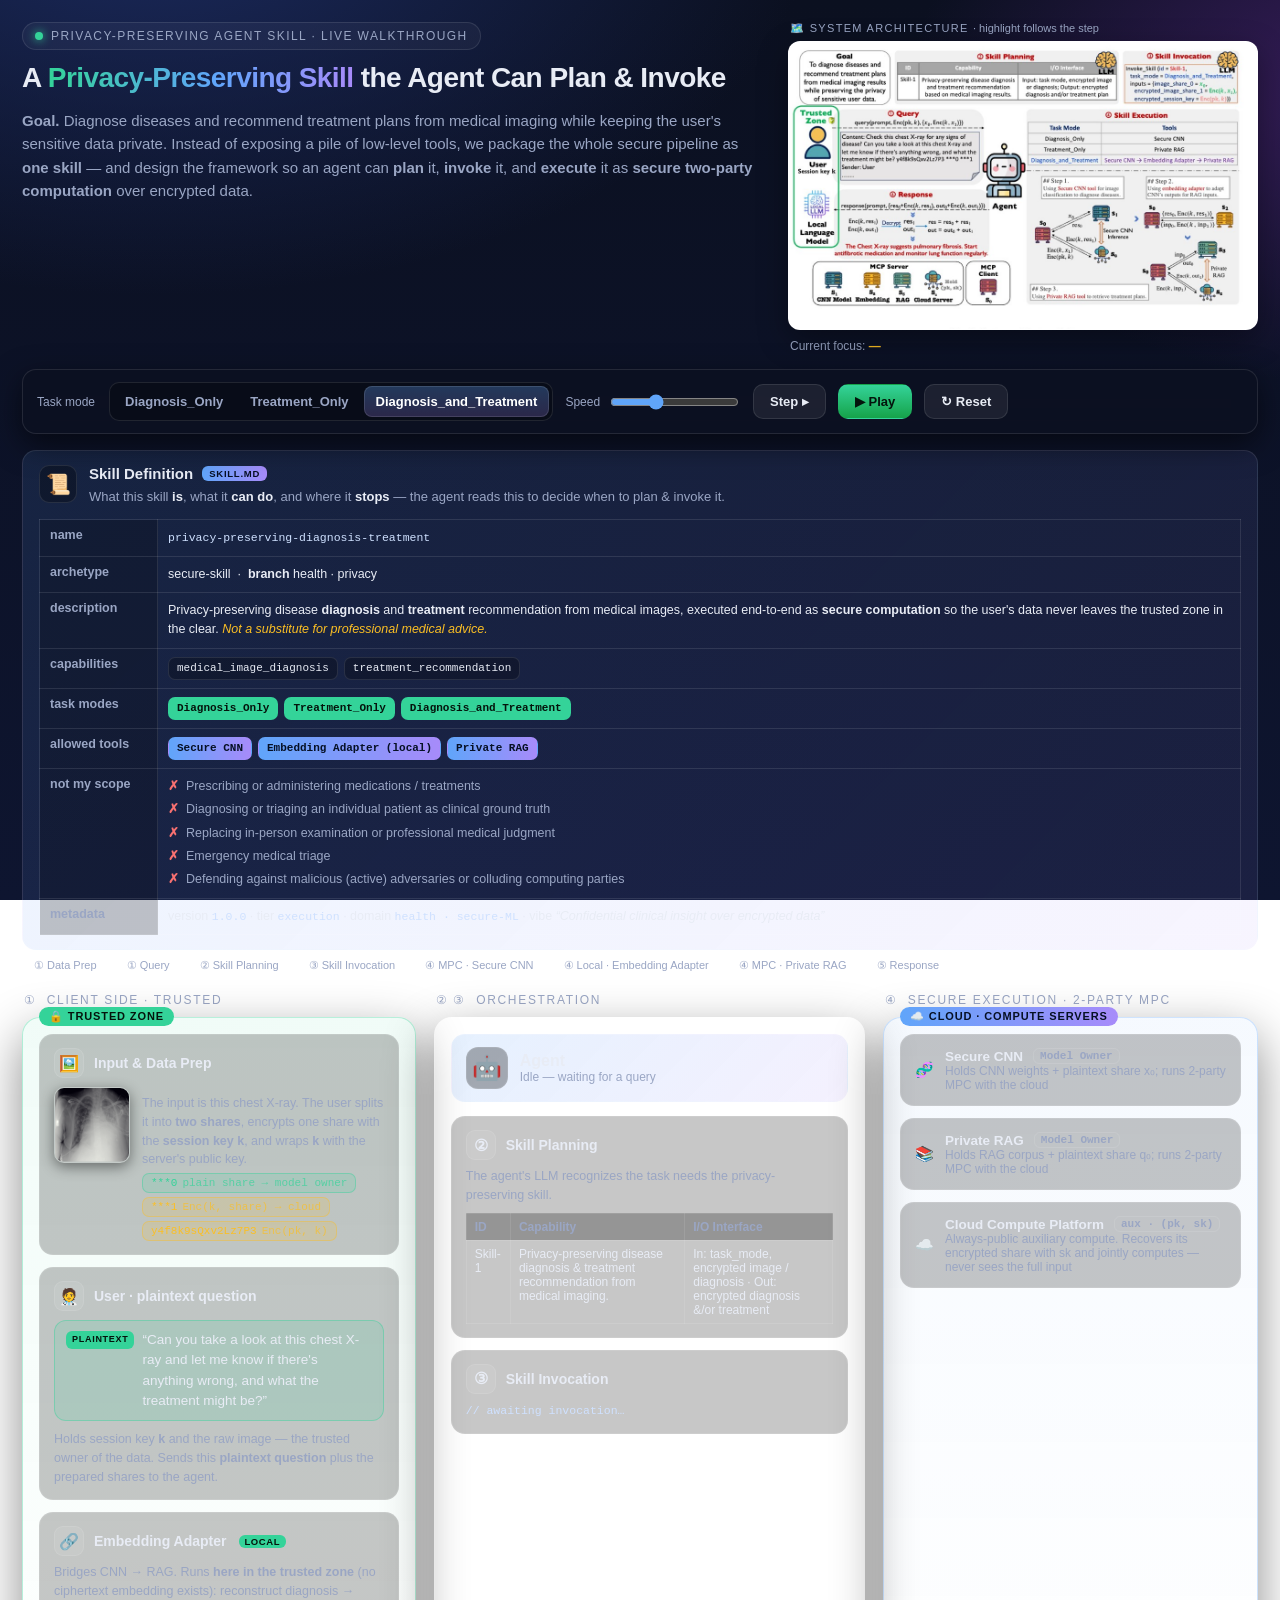
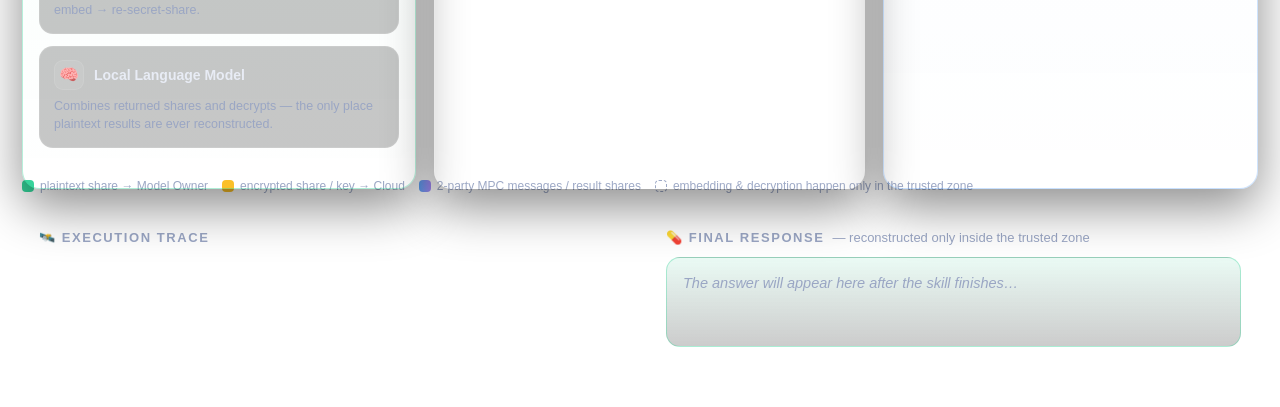
==== static/index.html @ a3170f96 "Deploy privacy-preserving skill web demo" ====
<!DOCTYPE html>
<html lang="en">
<head>
<meta charset="UTF-8" />
<meta name="viewport" content="width=device-width, initial-scale=1.0" />
<title>Privacy-Preserving Skill · Agent Demo</title>
<style>
  :root {
    --bg: #0b1020;
    --bg2: #0e1530;
    --panel: rgba(255, 255, 255, 0.04);
    --panel-strong: rgba(255, 255, 255, 0.07);
    --border: rgba(255, 255, 255, 0.10);
    --text: #e8ecf5;
    --muted: #9aa6c4;
    --green: #34d399;
    --green-soft: rgba(52, 211, 153, 0.14);
    --blue: #60a5fa;
    --violet: #a78bfa;
    --gold: #fbbf24;
    --gold-soft: rgba(251, 191, 36, 0.15);
    --pink: #f472b6;
    --shadow: 0 18px 50px rgba(0, 0, 0, 0.45);
    --mono: "SF Mono", "JetBrains Mono", "Fira Code", ui-monospace, Menlo, Consolas, monospace;
  }
  * { box-sizing: border-box; }
  html, body { height: 100%; }
  body {
    margin: 0;
    font-family: -apple-system, BlinkMacSystemFont, "Segoe UI", Roboto, "Helvetica Neue", Arial, sans-serif;
    color: var(--text);
    background:
      radial-gradient(1200px 700px at 12% -10%, #1b2a5e 0%, transparent 55%),
      radial-gradient(1000px 600px at 110% 10%, #3a1d5e 0%, transparent 50%),
      linear-gradient(180deg, var(--bg) 0%, var(--bg2) 100%);
    background-attachment: fixed;
    min-height: 100vh;
  }
  .wrap { max-width: 1280px; margin: 0 auto; padding: 22px 22px 40px; }

  header.hero { margin-bottom: 18px; }
  .badge {
    display: inline-flex; align-items: center; gap: 8px;
    font-size: 12px; letter-spacing: .12em; text-transform: uppercase;
    color: var(--muted); border: 1px solid var(--border);
    background: var(--panel); padding: 6px 12px; border-radius: 999px;
  }
  .badge .dot { width: 8px; height: 8px; border-radius: 50%; background: var(--green); box-shadow: 0 0 10px var(--green); }
  h1 { font-size: 28px; margin: 12px 0 6px; letter-spacing: -.02em; }
  h1 .grad {
    background: linear-gradient(90deg, var(--green), var(--blue) 55%, var(--violet));
    -webkit-background-clip: text; background-clip: text; -webkit-text-fill-color: transparent;
  }
  .goal { color: var(--muted); font-size: 15px; max-width: 820px; line-height: 1.55; }

  .controls {
    display: flex; flex-direction: column; gap: 10px;
    margin: 16px 0 0; padding: 12px 14px;
    background: rgba(12, 17, 33, 0.92); border: 1px solid var(--border); border-radius: 14px;
    position: sticky; top: 10px; z-index: 50;
    backdrop-filter: blur(10px);
    box-shadow: 0 10px 30px rgba(0,0,0,.55);
  }
  .ctl-row { display: flex; flex-wrap: wrap; align-items: center; gap: 12px; }
  .seg { display: inline-flex; background: rgba(0,0,0,.25); border: 1px solid var(--border); border-radius: 10px; padding: 3px; gap: 3px; }
  .seg button {
    border: 0; background: transparent; color: var(--muted); cursor: pointer;
    padding: 8px 12px; border-radius: 8px; font-size: 13px; font-weight: 600; transition: .18s;
  }
  .seg button:hover { color: var(--text); }
  .seg button.active { background: linear-gradient(180deg, rgba(96,165,250,.30), rgba(167,139,250,.22)); color: #fff; box-shadow: inset 0 0 0 1px rgba(255,255,255,.12); }
  .ctl-label { font-size: 12px; color: var(--muted); margin-right: 2px; }
  .spacer { flex: 1; }
  .btn {
    border: 1px solid var(--border); background: var(--panel-strong); color: var(--text);
    padding: 9px 16px; border-radius: 10px; cursor: pointer; font-size: 13px; font-weight: 600;
    display: inline-flex; align-items: center; gap: 8px; transition: .18s;
  }
  .btn:hover { border-color: rgba(255,255,255,.25); transform: translateY(-1px); }
  .btn.primary { background: linear-gradient(180deg, var(--green), #16a34a); color: #04140c; border-color: transparent; }
  .btn:disabled { opacity: .45; cursor: not-allowed; transform: none; }
  .speed { display: inline-flex; align-items: center; gap: 8px; font-size: 12px; color: var(--muted); }
  .speed input { accent-color: var(--blue); }

  .stage { position: relative; }
  .grid {
    display: grid;
    grid-template-columns: 1.05fr 1.15fr 1fr;
    gap: 18px;
    align-items: stretch;
  }
  .col-title {
    display: flex; align-items: center; gap: 8px;
    font-size: 12px; text-transform: uppercase; letter-spacing: .14em; color: var(--muted);
    margin: 0 0 10px 2px;
  }

  .zone {
    border-radius: 18px; padding: 16px; height: 100%;
    background: var(--panel); border: 1px solid var(--border); box-shadow: var(--shadow);
    position: relative;
  }
  .zone.trusted { border-color: rgba(52,211,153,.35); background: linear-gradient(180deg, rgba(52,211,153,.07), rgba(255,255,255,.02)); }
  .zone.cloud { border-color: rgba(96,165,250,.30); background: linear-gradient(180deg, rgba(96,165,250,.06), rgba(255,255,255,.02)); }
  .zone-tag {
    position: absolute; top: -11px; left: 16px; font-size: 11px; font-weight: 700; letter-spacing: .08em;
    padding: 3px 10px; border-radius: 999px; text-transform: uppercase;
  }
  .zone.trusted .zone-tag { background: var(--green); color: #04140c; }
  .zone.cloud .zone-tag { background: linear-gradient(90deg, var(--blue), var(--violet)); color: #061024; }

  .card {
    background: rgba(0,0,0,.22); border: 1px solid var(--border); border-radius: 14px;
    padding: 13px 14px; margin-bottom: 12px; transition: .25s; position: relative;
  }
  .card:last-child { margin-bottom: 0; }
  .card.hidden { display: none; }
  .card .ct { display: flex; align-items: center; gap: 10px; font-weight: 700; font-size: 14px; }
  .card .ct .ic { width: 30px; height: 30px; flex: none; border-radius: 9px; display: grid; place-items: center; font-size: 16px; background: var(--panel-strong); border: 1px solid var(--border); }
  .card .sub { color: var(--muted); font-size: 12.5px; margin-top: 7px; line-height: 1.5; }
  .card.node { display: flex; flex-direction: column; }

  .card.active {
    border-color: var(--gold); box-shadow: 0 0 0 1px var(--gold), 0 10px 30px rgba(251,191,36,.18);
    background: linear-gradient(180deg, var(--gold-soft), rgba(0,0,0,.2));
    transform: translateY(-2px);
  }
  .card.active .ic { background: var(--gold); color: #1a1304; border-color: transparent; }
  .card.done { border-color: rgba(52,211,153,.45); }
  .card.done .ct .check { display: inline; margin-left: auto; color: var(--green); font-weight: 800; }
  .ct .check { display: none; }
  .card.dim { opacity: .45; }

  .unused { color: var(--muted); font-style: italic; opacity: .9; }
  .localbadge {
    font-size: 9.5px; font-weight: 800; letter-spacing: .06em; text-transform: uppercase;
    color: #04140c; background: var(--green); border-radius: 6px; padding: 1px 6px; margin-left: 2px;
  }

  .chip {
    display: inline-flex; align-items: center; gap: 5px; font-family: var(--mono);
    font-size: 11px; padding: 3px 8px; border-radius: 7px; border: 1px solid var(--border);
    background: rgba(0,0,0,.3); color: var(--muted); margin: 4px 6px 0 0;
  }
  .chip.lock { color: var(--gold); border-color: rgba(251,191,36,.4); background: var(--gold-soft); }
  .chip.plain { color: var(--green); border-color: rgba(52,211,153,.4); background: var(--green-soft); }
  .chip .k { opacity: .7; }

  .agent-head {
    display: flex; align-items: center; gap: 12px; margin-bottom: 14px;
    padding: 12px 14px; border-radius: 14px;
    background: linear-gradient(135deg, rgba(96,165,250,.16), rgba(167,139,250,.12));
    border: 1px solid var(--border);
  }
  .agent-head .robot { width: 42px; height: 42px; border-radius: 12px; display: grid; place-items: center; font-size: 24px; background: rgba(0,0,0,.3); border: 1px solid var(--border); }
  .agent-head .t { font-weight: 800; font-size: 16px; }
  .agent-head .s { color: var(--muted); font-size: 12px; }
  .agent-head.thinking { animation: pulseGlow 1.1s ease-in-out infinite; }
  @keyframes pulseGlow {
    0%,100% { box-shadow: 0 0 0 1px rgba(167,139,250,.2); }
    50% { box-shadow: 0 0 0 1px rgba(167,139,250,.7), 0 0 26px rgba(167,139,250,.35); }
  }

  .skill-table { width: 100%; border-collapse: collapse; font-size: 12px; margin-top: 8px; }
  .skill-table th, .skill-table td { text-align: left; padding: 6px 8px; border: 1px solid var(--border); vertical-align: top; }
  .skill-table th { color: var(--muted); font-weight: 600; background: rgba(0,0,0,.25); }
  code.invoke { display: block; font-family: var(--mono); font-size: 11.5px; line-height: 1.6; color: #cfe1ff; white-space: pre-wrap; margin-top: 8px; }
  code.invoke .kw { color: var(--violet); }
  code.invoke .id { color: var(--gold); }
  code.invoke .en { color: var(--green); }

  .srv { display: flex; align-items: center; gap: 11px; }
  .srv .sid { font-family: var(--mono); font-size: 11px; color: var(--muted); border: 1px solid var(--border); border-radius: 6px; padding: 1px 6px; }
  .srv .role { color: var(--muted); font-size: 12px; }

  #fx { position: absolute; inset: 0; pointer-events: none; z-index: 40; overflow: visible; }
  .packet {
    position: absolute; transform: translate(-50%, -50%);
    font-family: var(--mono); font-size: 11px; font-weight: 700;
    padding: 5px 9px; border-radius: 9px; white-space: nowrap;
    border: 1px solid; box-shadow: 0 6px 18px rgba(0,0,0,.4);
    will-change: left, top; backdrop-filter: blur(2px);
  }
  .packet.enc { color: #1a1304; background: var(--gold); border-color: #f59e0b; }
  .packet.plain { color: #04140c; background: var(--green); border-color: #10b981; }
  .packet.result { color: #06121f; background: linear-gradient(90deg, var(--blue), var(--violet)); border-color: var(--violet); }

  .bottom { display: grid; grid-template-columns: 1fr 1fr; gap: 18px; margin-top: 20px; }
  .panel { background: var(--panel); border: 1px solid var(--border); border-radius: 16px; padding: 16px; }
  .panel h3 { margin: 0 0 12px; font-size: 13px; text-transform: uppercase; letter-spacing: .12em; color: var(--muted); display: flex; align-items: center; gap: 8px; }
  .trace { font-family: var(--mono); font-size: 12.5px; line-height: 1.65; max-height: 230px; overflow: auto; }
  .trace .line { padding: 5px 0; border-bottom: 1px dashed rgba(255,255,255,.06); display: flex; gap: 10px; opacity: 0; transform: translateY(4px); animation: rise .35s forwards; }
  @keyframes rise { to { opacity: 1; transform: none; } }
  .trace .ph { color: var(--violet); font-weight: 700; flex: none; }
  .trace .tx { color: var(--text); }
  .trace .muted { color: var(--muted); }

  .chatbubble {
    background: linear-gradient(180deg, rgba(52,211,153,.10), rgba(0,0,0,.2));
    border: 1px solid rgba(52,211,153,.35); border-radius: 14px; padding: 14px 16px;
    min-height: 90px; line-height: 1.6; font-size: 14.5px;
  }
  .chatbubble .who { font-size: 11px; text-transform: uppercase; letter-spacing: .1em; color: var(--green); margin-bottom: 8px; display: flex; align-items: center; gap: 8px; }
  .chatbubble .empty { color: var(--muted); font-style: italic; }
  .diag { color: var(--blue); font-weight: 700; }
  .rx { color: var(--gold); font-weight: 700; }
  .cursor-blink { display: inline-block; width: 8px; background: var(--green); margin-left: 2px; animation: blink 1s steps(2) infinite; }
  @keyframes blink { 50% { opacity: 0; } }

  .legend { display: flex; flex-wrap: wrap; gap: 14px; margin-top: 14px; font-size: 12px; color: var(--muted); }
  .legend span { display: inline-flex; align-items: center; gap: 6px; }
  .legend i { width: 12px; height: 12px; border-radius: 4px; display: inline-block; }

  /* skill definition card */
  .skillcard {
    margin-top: 16px; padding: 14px 16px; border-radius: 14px;
    background: linear-gradient(135deg, rgba(96,165,250,.12), rgba(167,139,250,.09));
    border: 1px solid var(--border);
  }
  .skillhead { display: flex; gap: 12px; align-items: flex-start; }
  .skillhead .ic { width: 38px; height: 38px; flex: none; border-radius: 10px; display: grid; place-items: center; font-size: 20px; background: rgba(0,0,0,.3); border: 1px solid var(--border); }
  .skname { font-weight: 800; font-size: 15px; display: flex; align-items: center; gap: 9px; flex-wrap: wrap; }
  .skname .tag { font-size: 9.5px; font-weight: 800; letter-spacing: .08em; text-transform: uppercase; color: #061024; background: linear-gradient(90deg, var(--blue), var(--violet)); padding: 2px 7px; border-radius: 6px; }
  .skdesc { color: var(--muted); font-size: 13px; line-height: 1.55; margin-top: 5px; }
  .skdesc b { color: var(--text); }
  .skmeta { margin-top: 11px; display: grid; gap: 6px; font-size: 12.5px; color: var(--muted); line-height: 1.5; }
  .skmeta b { color: var(--text); }
  .skmeta code { font-family: var(--mono); font-size: 11.5px; color: #cfe1ff; background: rgba(0,0,0,.28); border: 1px solid var(--border); border-radius: 5px; padding: 1px 5px; }

  .skilltable { width: 100%; border-collapse: collapse; margin-top: 12px; font-size: 12.5px; }
  .skilltable th { text-align: left; vertical-align: top; white-space: nowrap; width: 118px; color: var(--muted); font-weight: 700; background: rgba(0,0,0,.22); border: 1px solid var(--border); padding: 8px 10px; }
  .skilltable td { vertical-align: top; border: 1px solid var(--border); padding: 8px 10px; line-height: 1.55; color: var(--text); }
  .skilltable td code { font-family: var(--mono); font-size: 11.5px; color: #cfe1ff; }
  .skilltable td b { color: var(--text); }
  .skilltable td em { color: var(--gold); font-style: italic; }
  .skchips { display: flex; flex-wrap: wrap; gap: 6px; }
  .skchip { font-family: var(--mono); font-size: 11px; padding: 2px 8px; border-radius: 7px; border: 1px solid var(--border); background: rgba(0,0,0,.28); color: var(--text); }
  .skchip.mode { color: #04140c; background: var(--green); border-color: transparent; font-weight: 700; }
  .skchip.tool { color: #061024; background: linear-gradient(90deg, var(--blue), var(--violet)); border-color: transparent; font-weight: 700; }
  .skscope { margin: 0; padding-left: 0; list-style: none; display: grid; gap: 4px; }
  .skscope li { color: var(--muted); }
  .skscope li::before { content: "✗"; color: #f87171; font-weight: 800; margin-right: 7px; }

  .stepbar { display: flex; gap: 6px; margin: 4px 0 16px; flex-wrap: wrap; }
  .pip { font-size: 11px; color: var(--muted); border: 1px solid var(--border); border-radius: 999px; padding: 4px 11px; background: var(--panel); transition: .2s; }
  .pip.active { color: #fff; border-color: var(--gold); background: var(--gold-soft); }
  .pip.done { color: var(--green); border-color: rgba(52,211,153,.4); }

  /* concrete data-preparation card */
  .prep { display: flex; gap: 12px; align-items: flex-start; margin-top: 9px; }
  .prep .cxr { width: 76px; height: 76px; flex: none; border-radius: 10px; object-fit: cover; border: 1px solid var(--border); box-shadow: 0 4px 14px rgba(0,0,0,.45); }
  .prep .prepflow { flex: 1; min-width: 0; }
  .chip.plain .k, .chip.lock .k { font-weight: 400; }

  /* user's plaintext question bubble */
  .qbubble {
    display: flex; align-items: flex-start; gap: 8px; margin: 9px 0 2px;
    background: var(--green-soft); border: 1px solid rgba(52,211,153,.40);
    border-radius: 12px; padding: 9px 11px; font-size: 13.5px; line-height: 1.5; color: var(--text);
  }
  .qlabel {
    flex: none; font-size: 9px; font-weight: 800; letter-spacing: .08em; text-transform: uppercase;
    color: #04140c; background: var(--green); border-radius: 6px; padding: 2px 6px; margin-top: 1px;
  }

  /* top bar: hero on the left, architecture figure in the top-right corner */
  .topbar { display: flex; align-items: flex-start; gap: 24px; }
  .topbar .hero { flex: 1 1 auto; min-width: 0; margin-bottom: 0; }
  .archpanel { flex: 0 0 470px; width: 470px; }
  .arch-title { font-size: 11px; text-transform: uppercase; letter-spacing: .12em; color: var(--muted); margin: 0 0 6px 2px; }
  .arch-title span { text-transform: none; letter-spacing: 0; }
  .archframe {
    position: relative; line-height: 0; border-radius: 12px; overflow: hidden;
    background: #fff; border: 1px solid var(--border); box-shadow: 0 10px 30px rgba(0,0,0,.35);
  }
  .archframe img { width: 100%; height: auto; display: block; }
  .arch-spot {
    position: absolute; border: 2.5px solid var(--gold); border-radius: 8px;
    box-shadow: 0 0 0 3000px rgba(4,7,18,.55), 0 0 16px 3px rgba(251,191,36,.6);
    transition: left .55s cubic-bezier(.45,.05,.25,1), top .55s cubic-bezier(.45,.05,.25,1),
                width .55s cubic-bezier(.45,.05,.25,1), height .55s cubic-bezier(.45,.05,.25,1),
                opacity .35s ease;
    opacity: 0; pointer-events: none; z-index: 5;
  }
  .arch-spot.show { opacity: 1; }
  .arch-cap { margin: 9px 2px 0; font-size: 12px; color: var(--muted); }
  .arch-cap b { color: var(--gold); }

  @media (max-width: 1100px) {
    .topbar { flex-direction: column; gap: 14px; }
    .archpanel { flex: none; width: 100%; max-width: 720px; }
  }
  @media (max-width: 980px) {
    .grid { grid-template-columns: 1fr; }
    .bottom { grid-template-columns: 1fr; }
    #fx { display: none; }
    .arch-spot { transition: opacity .3s ease; }
  }
</style>
</head>
<body>
<div class="wrap">
  <div class="topbar">
    <header class="hero">
      <span class="badge"><span class="dot"></span> Privacy-Preserving Agent Skill · Live Walkthrough</span>
      <h1>A <span class="grad">Privacy-Preserving Skill</span> the Agent Can Plan &amp; Invoke</h1>
      <p class="goal">
        <b>Goal.</b> Diagnose diseases and recommend treatment plans from medical imaging while keeping the
        user's sensitive data private. Instead of exposing a pile of low-level tools, we package the whole
        secure pipeline as <b>one skill</b> — and design the framework so an agent can <b>plan</b> it,
        <b>invoke</b> it, and <b>execute</b> it as <b>secure two-party computation</b> over encrypted data.
      </p>
    </header>
    <div class="archpanel">
      <div class="arch-title">🗺️ System Architecture <span>· highlight follows the step</span></div>
      <div class="archframe">
        <img src="architecture.png" alt="System architecture (Fig. 1)" />
        <div class="arch-spot" id="archSpot"></div>
      </div>
      <div class="arch-cap">Current focus: <b id="archCap">—</b></div>
    </div>
  </div>

  <div class="controls" id="controls">
    <div class="ctl-row">
      <span class="ctl-label">Task mode</span>
      <div class="seg" id="modeSeg">
        <button data-mode="Diagnosis_Only">Diagnosis_Only</button>
        <button data-mode="Treatment_Only">Treatment_Only</button>
        <button data-mode="Diagnosis_and_Treatment" class="active">Diagnosis_and_Treatment</button>
      </div>
      <div class="speed">Speed
        <input id="speed" type="range" min="0.5" max="2" step="0.25" value="1" />
      </div>
      <button class="btn" id="stepBtn">Step ▸</button>
      <button class="btn primary" id="playBtn">▶ Play</button>
      <button class="btn" id="resetBtn">↻ Reset</button>
    </div>
  </div>

  <div class="skillcard">
    <div class="skillhead">
      <span class="ic">📜</span>
      <div>
        <div class="skname">Skill Definition <span class="tag">SKILL.md</span></div>
        <div class="skdesc">What this skill <b>is</b>, what it <b>can do</b>, and where it <b>stops</b> — the agent reads this to decide when to plan &amp; invoke it.</div>
      </div>
    </div>
    <table class="skilltable">
      <tr><th>name</th><td><code>privacy-preserving-diagnosis-treatment</code></td></tr>
      <tr><th>archetype</th><td>secure-skill &nbsp;·&nbsp; <b>branch</b> health · privacy</td></tr>
      <tr><th>description</th><td>Privacy-preserving disease <b>diagnosis</b> and <b>treatment</b> recommendation from medical images, executed end-to-end as <b>secure computation</b> so the user's data never leaves the trusted zone in the clear. <em>Not a substitute for professional medical advice.</em></td></tr>
      <tr><th>capabilities</th><td><div class="skchips">
        <span class="skchip">medical_image_diagnosis</span>
        <span class="skchip">treatment_recommendation</span>
      </div></td></tr>
      <tr><th>task modes</th><td><div class="skchips">
        <span class="skchip mode">Diagnosis_Only</span>
        <span class="skchip mode">Treatment_Only</span>
        <span class="skchip mode">Diagnosis_and_Treatment</span>
      </div></td></tr>
      <tr><th>allowed tools</th><td><div class="skchips">
        <span class="skchip tool">Secure CNN</span>
        <span class="skchip tool">Embedding Adapter (local)</span>
        <span class="skchip tool">Private RAG</span>
      </div></td></tr>
      <tr><th>not my scope</th><td><ul class="skscope">
        <li>Prescribing or administering medications / treatments</li>
        <li>Diagnosing or triaging an individual patient as clinical ground truth</li>
        <li>Replacing in-person examination or professional medical judgment</li>
        <li>Emergency medical triage</li>
        <li>Defending against malicious (active) adversaries or colluding computing parties</li>
      </ul></td></tr>
      <tr><th>metadata</th><td>version <code>1.0.0</code> · tier <code>execution</code> · domain <code>health · secure-ML</code> · vibe <i>“Confidential clinical insight over encrypted data”</i></td></tr>
    </table>
  </div>

  <div class="stepbar" id="stepbar"></div>

  <div class="stage">
    <div id="fx"></div>

    <div class="grid">
      <!-- TRUSTED ZONE -->
      <div>
        <div class="col-title">① &nbsp;Client Side · Trusted</div>
        <div class="zone trusted" id="zoneTrusted">
          <span class="zone-tag">🔒 Trusted Zone</span>
          <div class="card node" id="tzPrep">
            <div class="ct"><span class="ic">🖼️</span> Input &amp; Data Prep <span class="check">✓</span></div>
            <div class="prep">
              <img class="cxr" src="cxr.png" alt="input chest X-ray" />
              <div class="prepflow">
                <div class="sub">The input is this chest X-ray. The user splits it into <b>two shares</b>, encrypts one share with the <b>session key k</b>, and wraps <b>k</b> with the server's public key.</div>
                <div>
                  <span class="chip plain">***0 <span class="k">plain share → model owner</span></span>
                  <span class="chip lock">***1 <span class="k">Enc(k, share) → cloud</span></span>
                  <span class="chip lock">y4f8k9sQxv2Lz7P3 <span class="k">Enc(pk, k)</span></span>
                </div>
              </div>
            </div>
          </div>
          <div class="card node" id="tzUser">
            <div class="ct"><span class="ic">🧑‍⚕️</span> User · plaintext question <span class="check">✓</span></div>
            <div class="qbubble"><span class="qlabel">plaintext</span><span id="tzQueryText">“…”</span></div>
            <div class="sub">Holds session key <b>k</b> and the raw image — the trusted owner of the data. Sends this <b>plaintext question</b> plus the prepared shares to the agent.</div>
          </div>
          <div class="card node" id="tzEmbed">
            <div class="ct"><span class="ic">🔗</span> Embedding Adapter <span class="localbadge">local</span> <span class="check">✓</span></div>
            <div class="sub">Bridges CNN&nbsp;→&nbsp;RAG. Runs <b>here in the trusted zone</b> (no ciphertext embedding exists): reconstruct diagnosis → embed → re-secret-share.<em class="unused" id="tzEmbedUnused"> Not used in this mode.</em></div>
          </div>
          <div class="card node" id="tzLLM">
            <div class="ct"><span class="ic">🧠</span> Local Language Model <span class="check">✓</span></div>
            <div class="sub">Combines returned shares and decrypts — the only place plaintext results are ever reconstructed.</div>
          </div>
        </div>
      </div>

      <!-- AGENT -->
      <div>
        <div class="col-title">② ③ &nbsp;Orchestration</div>
        <div class="zone" id="zoneAgent">
          <div class="agent-head" id="agentHead">
            <span class="robot">🤖</span>
            <div>
              <div class="t">Agent</div>
              <div class="s" id="agentStatus">Idle — waiting for a query</div>
            </div>
          </div>

          <div class="card" id="cardPlan">
            <div class="ct"><span class="ic">②</span> Skill Planning <span class="check">✓</span></div>
            <div class="sub">The agent's LLM recognizes the task needs the privacy-preserving skill.</div>
            <table class="skill-table">
              <tr><th>ID</th><th>Capability</th><th>I/O Interface</th></tr>
              <tr>
                <td>Skill-1</td>
                <td>Privacy-preserving disease diagnosis &amp; treatment recommendation from medical imaging.</td>
                <td>In: task_mode, encrypted image / diagnosis &middot; Out: encrypted diagnosis &amp;/or treatment</td>
              </tr>
            </table>
          </div>

          <div class="card" id="cardInvoke">
            <div class="ct"><span class="ic">③</span> Skill Invocation <span class="check">✓</span></div>
            <code class="invoke" id="invokeCode"></code>
          </div>
        </div>
      </div>

      <!-- CLOUD / SERVERS -->
      <div>
        <div class="col-title">④ &nbsp;Secure Execution · 2-party MPC</div>
        <div class="zone cloud" id="zoneCloud">
          <span class="zone-tag">☁️ Cloud · Compute Servers</span>
          <div class="card node" id="srvCNN">
            <div class="srv"><span class="ic" style="font-size:15px">🧬</span>
              <div><div class="ct" style="font-size:13.5px">Secure CNN <span class="sid">Model Owner</span> <span class="check">✓</span></div>
              <div class="role">Holds CNN weights + plaintext share x₀; runs 2-party MPC with the cloud</div></div>
            </div>
          </div>
          <div class="card node" id="srvRAG">
            <div class="srv"><span class="ic" style="font-size:15px">📚</span>
              <div><div class="ct" style="font-size:13.5px">Private RAG <span class="sid">Model Owner</span> <span class="check">✓</span></div>
              <div class="role">Holds RAG corpus + plaintext share q₀; runs 2-party MPC with the cloud</div></div>
            </div>
          </div>
          <div class="card node" id="srvCloud">
            <div class="srv"><span class="ic" style="font-size:15px">☁️</span>
              <div><div class="ct" style="font-size:13.5px">Cloud Compute Platform <span class="sid">aux · (pk, sk)</span> <span class="check">✓</span></div>
              <div class="role">Always-public auxiliary compute. Recovers its encrypted share with sk and jointly computes — never sees the full input</div></div>
            </div>
          </div>
        </div>
      </div>
    </div>
  </div>

  <div class="legend">
    <span><i style="background:var(--green)"></i> plaintext share → Model Owner</span>
    <span><i style="background:var(--gold)"></i> encrypted share / key → Cloud</span>
    <span><i style="background:linear-gradient(90deg,var(--blue),var(--violet))"></i> 2-party MPC messages / result shares</span>
    <span><i style="background:transparent;border:1px dashed var(--muted)"></i> embedding &amp; decryption happen only in the trusted zone</span>
  </div>

  <div class="bottom">
    <div class="panel">
      <h3>🛰️ Execution Trace</h3>
      <div class="trace" id="trace"></div>
    </div>
    <div class="panel">
      <h3>💊 Final Response <span class="muted" style="font-weight:400;text-transform:none;letter-spacing:0;color:var(--muted)">— reconstructed only inside the trusted zone</span></h3>
      <div class="chatbubble" id="answer"><span class="empty">The answer will appear here after the skill finishes…</span></div>
    </div>
  </div>
</div>

<script>
(() => {
  "use strict";

  // ---------- concrete example data (shown flying between parties) ----------
  // Two secret shares of the chest X-ray (***0 plaintext, ***1 encrypted),
  // and the session key wrapped under the server public key.
  const DATA = { encKey: "y4f8k9sQxv2Lz7P3" };

  // ---------- scenario data ----------
  const SCENARIO = {
    Diagnosis_Only: {
      query: "“Check this chest X-ray for any signs of disease?”",
      pipeline: ["cnn"],
      needsEmbed: false,
      diagnosis: "Pulmonary fibrosis",
      diagScores: [["Pulmonary fibrosis", 0.87], ["Pneumonia", 0.07], ["Normal", 0.06]],
      treatment: null,
    },
    Treatment_Only: {
      query: "“The diagnosis is pulmonary fibrosis — what treatment do you recommend?”",
      pipeline: ["rag"],
      needsEmbed: false,
      diagnosis: "Pulmonary fibrosis (provided)",
      diagScores: null,
      treatment: "Start antifibrotic medication (e.g. pirfenidone or nintedanib) and monitor lung function regularly.",
    },
    Diagnosis_and_Treatment: {
      query: "“Can you take a look at this chest X-ray and let me know if there's anything wrong, and what the treatment might be?”",
      pipeline: ["cnn", "emb", "rag"],
      needsEmbed: true,
      diagnosis: "Pulmonary fibrosis",
      diagScores: [["Pulmonary fibrosis", 0.87], ["Pneumonia", 0.07], ["Normal", 0.06]],
      treatment: "Start antifibrotic medication (e.g. pirfenidone or nintedanib) and monitor lung function regularly.",
    },
  };

  // MPC tools = secure 2-party computation between a Model Owner and the Cloud.
  // Shares are shown as concrete masked tokens (***…) rather than abstract math.
  const MPC = {
    cnn: { node: "srvCNN", label: "Secure CNN", owner: "CNN Model Owner", arch: "cnn",
           inPlain: "***0", inEnc: "***1", outPlain: "***r0", outEnc: "***r1",
           trace: "Secure 2-party CNN inference: the <b>CNN Model Owner</b> gets plaintext share <b>***0</b>; the <b>Cloud Compute Platform</b> decrypts the session key (<b>y4f8k9sQxv2Lz7P3</b>) and recovers share <b>***1</b>. They jointly compute over shares — neither sees the image — yielding a secret-shared diagnosis (<b>***r0</b>, <b>***r1</b>)." },
    rag: { node: "srvRAG", label: "Private RAG", owner: "RAG Model Owner", arch: "rag",
           inPlain: "***q0", inEnc: "***q1", outPlain: "***o0", outEnc: "***o1",
           trace: "Secure 2-party Private RAG: the <b>RAG Model Owner</b> gets plaintext share <b>***q0</b>; the <b>Cloud Compute Platform</b> recovers share <b>***q1</b> with its private key. They jointly retrieve treatment evidence over shares — the query stays hidden — returning secret-shared results (<b>***o0</b>, <b>***o1</b>)." },
  };

  // ---------- architecture-figure focus regions (% of the image) ----------
  const ARCH = {
    prep:       { l: 0.4,  t: 22, w: 14.8, h: 26, name: "Trusted Zone · split image & encrypt shares" },
    query:      { l: 13.5, t: 23, w: 33.5, h: 25, name: "① Query — send prompt + shares to the agent" },
    planning:   { l: 22.5, t: 1,  w: 44,   h: 20, name: "② Skill Planning" },
    invocation: { l: 67,   t: 1,  w: 32.5, h: 22, name: "③ Skill Invocation" },
    cnn:        { l: 47.5, t: 44, w: 21.5, h: 33, name: "④ Skill Execution · Step 1 — Secure CNN" },
    embed:      { l: 65.5, t: 44, w: 33.5, h: 25, name: "④ Skill Execution · Step 2 — Embedding Adapter" },
    rag:        { l: 47.5, t: 69, w: 51.5, h: 29, name: "④ Skill Execution · Step 3 — Private RAG" },
    response:   { l: 13.5, t: 52, w: 33.5, h: 24, name: "④ Response — Local LLM reconstructs the answer" },
  };

  // ---------- DOM ----------
  const $ = (id) => document.getElementById(id);
  const fx = $("fx"), traceEl = $("trace"), answerEl = $("answer");
  const agentHead = $("agentHead"), agentStatus = $("agentStatus");
  const stepbar = $("stepbar"), invokeCode = $("invokeCode");
  const archSpot = $("archSpot"), archCap = $("archCap");
  const allNodes = ["cardPlan","cardInvoke","srvCNN","srvRAG","srvCloud","tzPrep","tzUser","tzEmbed","tzLLM"];

  function highlightArch(key) {
    const r = ARCH[key];
    if (!r) { archSpot.classList.remove("show"); archCap.textContent = "—"; return; }
    archSpot.style.left = r.l + "%"; archSpot.style.top = r.t + "%";
    archSpot.style.width = r.w + "%"; archSpot.style.height = r.h + "%";
    archSpot.classList.add("show");
    archCap.textContent = r.name;
  }

  let mode = "Diagnosis_and_Treatment";
  let steps = [];
  let idx = -1;
  let playing = false;
  let busy = false;
  let runToken = 0;

  const speedEl = $("speed");
  const dur = (ms) => ms / parseFloat(speedEl.value || "1");
  const sleep = (ms) => new Promise(r => setTimeout(r, dur(ms)));

  // ---------- helpers ----------
  function center(el) {
    const s = fx.getBoundingClientRect();
    const r = el.getBoundingClientRect();
    return { x: r.left - s.left + r.width / 2, y: r.top - s.top + r.height / 2 };
  }
  function setActive(...ids) {
    const set = new Set(ids.filter(Boolean));
    allNodes.forEach(c => $(c).classList.toggle("active", set.has(c)));
  }
  function markDone(...ids) { ids.forEach(id => { if (id) { $(id).classList.remove("active"); $(id).classList.add("done"); } }); }
  function clearStates() {
    allNodes.forEach(c => { const e = $(c); e.classList.remove("active","done","dim"); });
    agentHead.classList.remove("thinking");
  }

  async function flyPacket(fromId, toId, label, cls) {
    return new Promise(resolve => {
      const fromEl = $(fromId), toEl = $(toId);
      if (!fromEl || !toEl) return resolve();
      const a = center(fromEl), b = center(toEl);
      const p = document.createElement("div");
      p.className = "packet " + cls;
      p.textContent = label;
      p.style.left = a.x + "px"; p.style.top = a.y + "px";
      p.style.transition = `left ${dur(820)}ms cubic-bezier(.45,.05,.25,1), top ${dur(820)}ms cubic-bezier(.45,.05,.25,1)`;
      fx.appendChild(p);
      requestAnimationFrame(() => requestAnimationFrame(() => { p.style.left = b.x + "px"; p.style.top = b.y + "px"; }));
      setTimeout(() => { p.style.opacity = "0"; p.style.transition += ", opacity .25s"; }, dur(820));
      setTimeout(() => { p.remove(); resolve(); }, dur(1120));
    });
  }

  function logLine(phase, text, muted) {
    const d = document.createElement("div");
    d.className = "line";
    d.innerHTML = `<span class="ph">${phase}</span><span class="tx ${muted ? "muted" : ""}">${text}</span>`;
    traceEl.appendChild(d);
    traceEl.scrollTop = traceEl.scrollHeight;
  }

  async function typeInto(el, html, ms) {
    el.innerHTML = "";
    const tmp = document.createElement("div"); tmp.innerHTML = html;
    const full = tmp.innerHTML;
    let i = 0;
    const cursor = `<span class="cursor-blink">&nbsp;</span>`;
    const total = full.length;
    while (i <= total) {
      el.innerHTML = full.slice(0, i) + cursor;
      i += Math.max(2, Math.round(total / 60));
      await sleep(ms);
    }
    el.innerHTML = full;
  }

  function invokeHTML(m) {
    return `<span class="kw">Invoke_Skill</span>(
  id = <span class="id">Skill-1</span>,
  task_mode = <span class="en">${m}</span>,
  inputs = {
    plaintext_share_0 = <span class="en">***0</span>,
    encrypted_share_1 = <span class="en">***1</span>,
    encrypted_session_key = <span class="en">y4f8k9sQxv2Lz7P3</span>
  }
)`;
  }

  const promptPacket = (m) => {
    const q = SCENARIO[m].query.replace(/[“”]/g, "");
    return "“" + (q.length > 30 ? q.slice(0, 30) + "…" : q) + "”";
  };

  // ---------- step builder ----------
  function buildSteps(m) {
    const sc = SCENARIO[m];
    const out = [];

    out.push({
      phase: "① Data Prep",
      status: "Trusted Zone: split image → shares, encrypt",
      run: async () => {
        highlightArch("prep");
        setActive("tzPrep");
        agentStatus.textContent = "Preparing data locally…";
        await sleep(650);
        logLine("① Data Prep", "User splits the chest X-ray into two shares <b>***0</b> and <b>***1</b>, encrypts one share with the session key <b>k</b>, and wraps <b>k</b> with the server's public key → <b>y4f8k9sQxv2Lz7P3</b>.");
        logLine("", "The raw image never leaves the trusted zone.", true);
        markDone("tzPrep");
      },
    });

    out.push({
      phase: "① Query",
      status: "User → Agent: prompt + prepared shares",
      run: async () => {
        highlightArch("query");
        setActive("tzUser");
        agentStatus.textContent = "Receiving query…";
        await flyPacket("tzUser", "agentHead", promptPacket(m), "plain");
        await flyPacket("tzUser", "agentHead", "***0", "plain");
        await flyPacket("tzUser", "agentHead", "***1", "enc");
        await flyPacket("tzUser", "agentHead", DATA.encKey, "enc");
        markDone("tzUser");
        logLine("① Query", "User sends the <b>plaintext question</b> plus the prepared inputs: plaintext share <b>***0</b>, encrypted share <b>***1</b>, and the wrapped session key <b>y4f8k9sQxv2Lz7P3</b>.");
      },
    });

    out.push({
      phase: "② Skill Planning",
      status: "LLM planning — selecting a skill",
      run: async () => {
        highlightArch("planning");
        agentHead.classList.add("thinking");
        agentStatus.textContent = "Planning… matching task to a skill";
        setActive("cardPlan");
        await sleep(700);
        logLine("② Planning", "Agent's LLM matches the request to <b>Skill-1</b> — the privacy-preserving diagnosis &amp; treatment skill.");
        await sleep(300);
        markDone("cardPlan");
        agentHead.classList.remove("thinking");
      },
    });

    out.push({
      phase: "③ Skill Invocation",
      status: `Invoking Skill-1 · task_mode = ${m}`,
      run: async () => {
        highlightArch("invocation");
        setActive("cardInvoke");
        agentStatus.textContent = `Invoking Skill-1 (${m})`;
        await typeInto(invokeCode, invokeHTML(m), 22);
        logLine("③ Invocation", `Agent invokes <b>Skill-1</b> with <b>task_mode = ${m}</b>.`);
        markDone("cardInvoke");
      },
    });

    sc.pipeline.forEach((p) => {
      if (p === "emb") {
        out.push({
          phase: "④ Local · Embedding Adapter",
          status: "Local embedding in the Trusted Zone",
          run: async () => {
            highlightArch("embed");
            agentStatus.textContent = "Local embedding (trusted zone)";
            await flyPacket("agentHead", "tzEmbed", "***r0 · ***r1", "result");
            setActive("tzEmbed");
            logLine("④ Embedding Adapter · local", "Runs <b>inside the Trusted Zone</b> — there is no ciphertext-domain embedding tool. The diagnosis is reconstructed locally, embedded into a RAG query, and <b>re-secret-shared</b> as <b>***q0</b>, <b>***q1</b> for the next MPC step.");
            await sleep(650);
            await flyPacket("tzEmbed", "agentHead", "***q0 · ***q1", "plain");
            markDone("tzEmbed");
          },
        });
      } else {
        const t = MPC[p];
        out.push({
          phase: `④ MPC · ${t.label}`,
          status: `Secure 2-party execution — ${t.label}`,
          run: async () => {
            highlightArch(t.arch);
            agentStatus.textContent = `Secure 2-party MPC — ${t.label}`;
            setActive(t.node);
            await flyPacket("agentHead", t.node, t.inPlain, "plain");
            await flyPacket("agentHead", "srvCloud", t.inEnc, "enc");
            await flyPacket("agentHead", "srvCloud", DATA.encKey, "enc");
            setActive("srvCloud");
            logLine(`④ ${t.label} · setup`, `<b>${t.owner}</b> receives plaintext share <b>${t.inPlain}</b>; the <b>Cloud Compute Platform</b> decrypts <b>${DATA.encKey}</b> → <b>k</b>, then recovers share <b>${t.inEnc}</b> with its private key <b>sk</b>.`);
            await sleep(450);
            setActive(t.node, "srvCloud");
            await flyPacket(t.node, "srvCloud", "⇄ MPC", "result");
            await flyPacket("srvCloud", t.node, "⇄ MPC", "result");
            logLine(`④ ${t.label} · compute`, t.trace);
            await sleep(250);
            await flyPacket(t.node, "agentHead", t.outPlain, "plain");
            await flyPacket("srvCloud", "agentHead", t.outEnc, "result");
            markDone(t.node, "srvCloud");
          },
        });
      }
    });

    out.push({
      phase: "⑤ Response",
      status: "Agent → Trusted Zone: returning encrypted shares",
      run: async () => {
        highlightArch("response");
        agentStatus.textContent = "Returning encrypted result shares";
        setActive("tzLLM");
        await flyPacket("agentHead", "tzLLM", "***r0 · ***r1", "result");
        if (sc.treatment) await flyPacket("agentHead", "tzLLM", "***o0 · ***o1", "result");
        logLine("⑤ Response", "Encrypted result shares returned. The <b>Local LLM</b> combines the shares and decrypts — the only place plaintext results are reconstructed.");
        markDone("tzLLM");
        await sleep(300);
        await renderAnswer(sc);
        agentStatus.textContent = "Done ✓";
      },
    });

    return out;
  }

  async function renderAnswer(sc) {
    let html = `<div class="who">🧠 Local LLM · final answer</div>`;
    let body = "";
    if (sc.diagScores) {
      const top = sc.diagScores.map(([n, p]) => `${n} <span class="muted">(${(p*100).toFixed(0)}%)</span>`).join(" · ");
      body += `<div><b>Diagnosis:</b> <span class="diag">${sc.diagnosis}</span></div><div class="muted" style="font-size:12.5px;margin-top:4px">Top-3: ${top}</div>`;
    } else if (sc.diagnosis) {
      body += `<div><b>Diagnosis:</b> <span class="diag">${sc.diagnosis}</span></div>`;
    }
    if (sc.treatment) {
      body += `<div style="margin-top:8px"><b>Treatment:</b> <span class="rx">${sc.treatment}</span></div>`;
    }
    answerEl.innerHTML = html;
    const bodyEl = document.createElement("div");
    answerEl.appendChild(bodyEl);
    await typeInto(bodyEl, body, 14);
  }

  // ---------- step navigation ----------
  function renderStepbar() {
    stepbar.innerHTML = "";
    steps.forEach((s, i) => {
      const p = document.createElement("span");
      p.className = "pip" + (i < idx + 1 ? " done" : "") + (i === idx ? " active" : "");
      p.textContent = s.phase;
      stepbar.appendChild(p);
    });
  }

  async function doStep() {
    if (busy || idx >= steps.length - 1) return false;
    busy = true;
    const token = runToken;
    idx++;
    renderStepbar();
    const s = steps[idx];
    agentStatus.textContent = s.status;
    [...stepbar.children].forEach((c, i) => c.classList.toggle("active", i === idx));
    await s.run();
    if (token !== runToken) { busy = false; return false; }
    [...stepbar.children].forEach((c, i) => { c.classList.toggle("done", i <= idx); c.classList.remove("active"); });
    busy = false;
    return true;
  }

  async function play() {
    if (playing) return;
    playing = true;
    $("playBtn").textContent = "⏸ Pause";
    const token = runToken;
    while (playing && token === runToken && idx < steps.length - 1) {
      const ok = await doStep();
      if (!ok) break;
      await sleep(450);
    }
    if (token === runToken) { playing = false; $("playBtn").textContent = idx >= steps.length - 1 ? "▶ Replay" : "▶ Play"; }
  }

  function reset(newMode) {
    runToken++;
    playing = false; busy = false; idx = -1;
    if (newMode) mode = newMode;
    $("playBtn").textContent = "▶ Play";
    clearStates();
    highlightArch(null);
    fx.innerHTML = "";
    traceEl.innerHTML = "";
    invokeCode.innerHTML = `<span class="muted">// awaiting invocation…</span>`;
    answerEl.innerHTML = `<span class="empty">The answer will appear here after the skill finishes…</span>`;
    $("tzQueryText").textContent = SCENARIO[mode].query;
    $("tzEmbed").classList.toggle("dim", !SCENARIO[mode].needsEmbed);
    $("tzEmbedUnused").style.display = SCENARIO[mode].needsEmbed ? "none" : "inline";
    agentStatus.textContent = "Idle — waiting for a query";
    steps = buildSteps(mode);
    renderStepbar();
  }

  // ---------- wire up ----------
  $("modeSeg").addEventListener("click", (e) => {
    const b = e.target.closest("button[data-mode]");
    if (!b) return;
    [...$("modeSeg").children].forEach(c => c.classList.toggle("active", c === b));
    reset(b.dataset.mode);
  });
  $("stepBtn").addEventListener("click", () => { playing = false; $("playBtn").textContent = "▶ Play"; doStep(); });
  $("playBtn").addEventListener("click", () => {
    if (playing) { playing = false; $("playBtn").textContent = "▶ Play"; return; }
    if (idx >= steps.length - 1) reset();
    play();
  });
  $("resetBtn").addEventListener("click", () => reset());

  reset();
})();
</script>
</body>
</html>
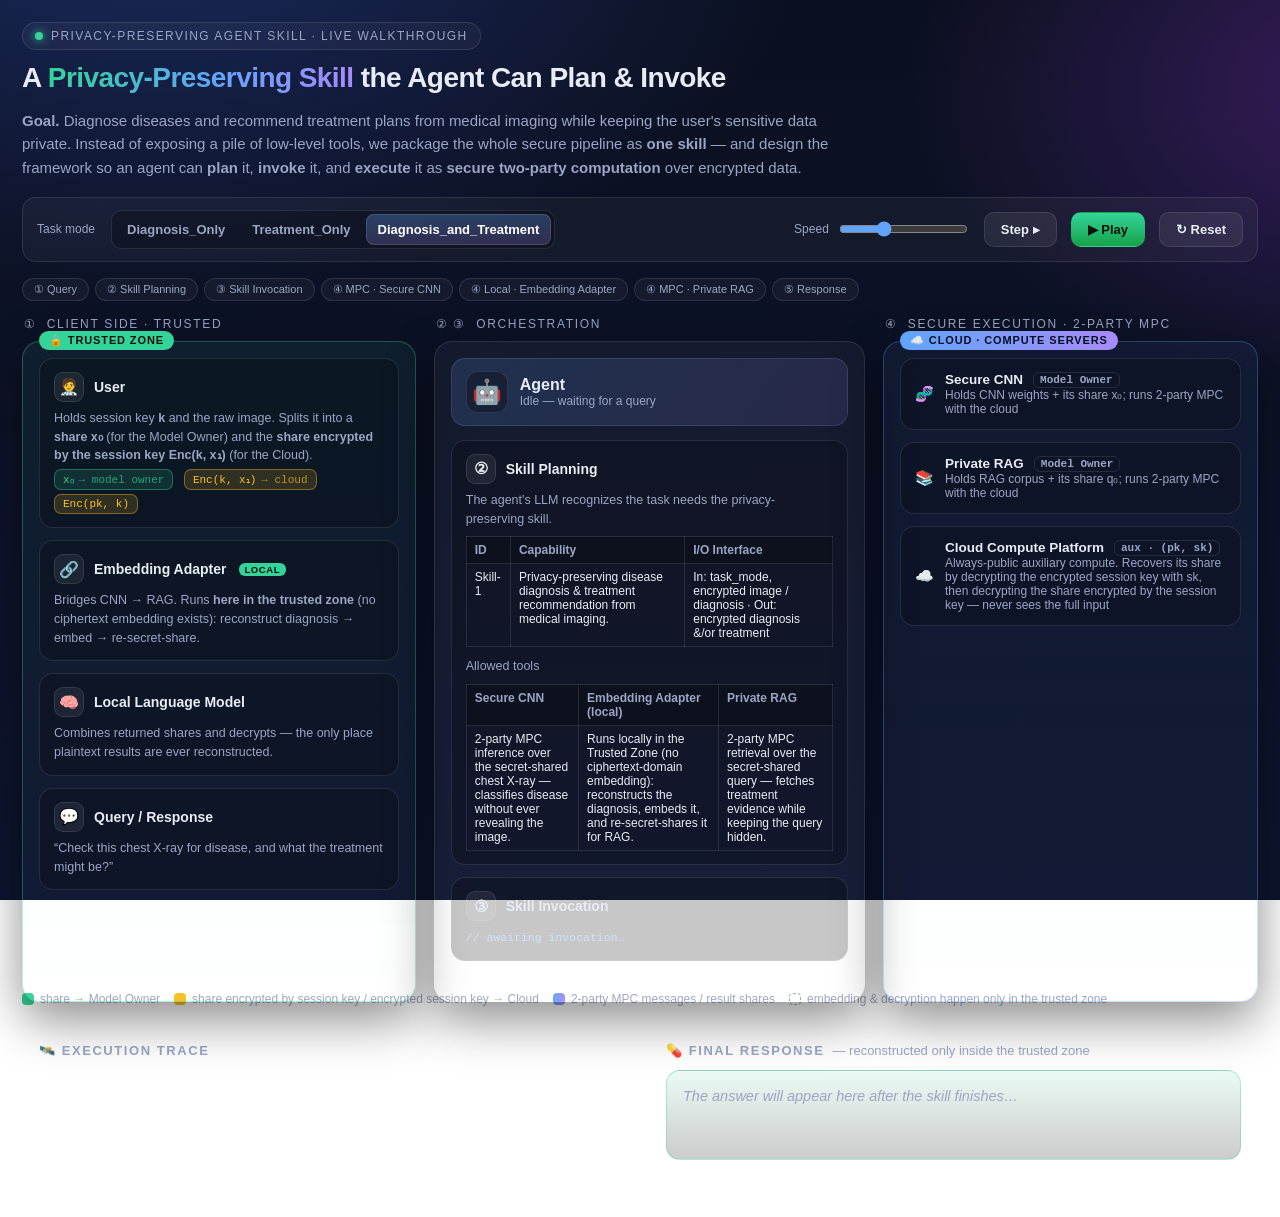
==== commit 005cc52f: "Update demo: layout, terminology, and allowed-tools table. Move system architecture below the animat" ====
--- a/static/index.html
+++ b/static/index.html
@@ -54,14 +54,10 @@
   .goal { color: var(--muted); font-size: 15px; max-width: 820px; line-height: 1.55; }
 
   .controls {
-    display: flex; flex-direction: column; gap: 10px;
-    margin: 16px 0 0; padding: 12px 14px;
-    background: rgba(12, 17, 33, 0.92); border: 1px solid var(--border); border-radius: 14px;
-    position: sticky; top: 10px; z-index: 50;
-    backdrop-filter: blur(10px);
-    box-shadow: 0 10px 30px rgba(0,0,0,.55);
-  }
-  .ctl-row { display: flex; flex-wrap: wrap; align-items: center; gap: 12px; }
+    display: flex; flex-wrap: wrap; align-items: center; gap: 14px;
+    margin: 18px 0 16px; padding: 12px 14px;
+    background: var(--panel); border: 1px solid var(--border); border-radius: 14px;
+  }
   .seg { display: inline-flex; background: rgba(0,0,0,.25); border: 1px solid var(--border); border-radius: 10px; padding: 3px; gap: 3px; }
   .seg button {
     border: 0; background: transparent; color: var(--muted); cursor: pointer;
@@ -211,168 +207,45 @@
   .legend span { display: inline-flex; align-items: center; gap: 6px; }
   .legend i { width: 12px; height: 12px; border-radius: 4px; display: inline-block; }
 
-  /* skill definition card */
-  .skillcard {
-    margin-top: 16px; padding: 14px 16px; border-radius: 14px;
-    background: linear-gradient(135deg, rgba(96,165,250,.12), rgba(167,139,250,.09));
-    border: 1px solid var(--border);
-  }
-  .skillhead { display: flex; gap: 12px; align-items: flex-start; }
-  .skillhead .ic { width: 38px; height: 38px; flex: none; border-radius: 10px; display: grid; place-items: center; font-size: 20px; background: rgba(0,0,0,.3); border: 1px solid var(--border); }
-  .skname { font-weight: 800; font-size: 15px; display: flex; align-items: center; gap: 9px; flex-wrap: wrap; }
-  .skname .tag { font-size: 9.5px; font-weight: 800; letter-spacing: .08em; text-transform: uppercase; color: #061024; background: linear-gradient(90deg, var(--blue), var(--violet)); padding: 2px 7px; border-radius: 6px; }
-  .skdesc { color: var(--muted); font-size: 13px; line-height: 1.55; margin-top: 5px; }
-  .skdesc b { color: var(--text); }
-  .skmeta { margin-top: 11px; display: grid; gap: 6px; font-size: 12.5px; color: var(--muted); line-height: 1.5; }
-  .skmeta b { color: var(--text); }
-  .skmeta code { font-family: var(--mono); font-size: 11.5px; color: #cfe1ff; background: rgba(0,0,0,.28); border: 1px solid var(--border); border-radius: 5px; padding: 1px 5px; }
-
-  .skilltable { width: 100%; border-collapse: collapse; margin-top: 12px; font-size: 12.5px; }
-  .skilltable th { text-align: left; vertical-align: top; white-space: nowrap; width: 118px; color: var(--muted); font-weight: 700; background: rgba(0,0,0,.22); border: 1px solid var(--border); padding: 8px 10px; }
-  .skilltable td { vertical-align: top; border: 1px solid var(--border); padding: 8px 10px; line-height: 1.55; color: var(--text); }
-  .skilltable td code { font-family: var(--mono); font-size: 11.5px; color: #cfe1ff; }
-  .skilltable td b { color: var(--text); }
-  .skilltable td em { color: var(--gold); font-style: italic; }
-  .skchips { display: flex; flex-wrap: wrap; gap: 6px; }
-  .skchip { font-family: var(--mono); font-size: 11px; padding: 2px 8px; border-radius: 7px; border: 1px solid var(--border); background: rgba(0,0,0,.28); color: var(--text); }
-  .skchip.mode { color: #04140c; background: var(--green); border-color: transparent; font-weight: 700; }
-  .skchip.tool { color: #061024; background: linear-gradient(90deg, var(--blue), var(--violet)); border-color: transparent; font-weight: 700; }
-  .skscope { margin: 0; padding-left: 0; list-style: none; display: grid; gap: 4px; }
-  .skscope li { color: var(--muted); }
-  .skscope li::before { content: "✗"; color: #f87171; font-weight: 800; margin-right: 7px; }
-
   .stepbar { display: flex; gap: 6px; margin: 4px 0 16px; flex-wrap: wrap; }
   .pip { font-size: 11px; color: var(--muted); border: 1px solid var(--border); border-radius: 999px; padding: 4px 11px; background: var(--panel); transition: .2s; }
   .pip.active { color: #fff; border-color: var(--gold); background: var(--gold-soft); }
   .pip.done { color: var(--green); border-color: rgba(52,211,153,.4); }
 
-  /* concrete data-preparation card */
-  .prep { display: flex; gap: 12px; align-items: flex-start; margin-top: 9px; }
-  .prep .cxr { width: 76px; height: 76px; flex: none; border-radius: 10px; object-fit: cover; border: 1px solid var(--border); box-shadow: 0 4px 14px rgba(0,0,0,.45); }
-  .prep .prepflow { flex: 1; min-width: 0; }
-  .chip.plain .k, .chip.lock .k { font-weight: 400; }
-
-  /* user's plaintext question bubble */
-  .qbubble {
-    display: flex; align-items: flex-start; gap: 8px; margin: 9px 0 2px;
-    background: var(--green-soft); border: 1px solid rgba(52,211,153,.40);
-    border-radius: 12px; padding: 9px 11px; font-size: 13.5px; line-height: 1.5; color: var(--text);
-  }
-  .qlabel {
-    flex: none; font-size: 9px; font-weight: 800; letter-spacing: .08em; text-transform: uppercase;
-    color: #04140c; background: var(--green); border-radius: 6px; padding: 2px 6px; margin-top: 1px;
-  }
-
-  /* top bar: hero on the left, architecture figure in the top-right corner */
-  .topbar { display: flex; align-items: flex-start; gap: 24px; }
-  .topbar .hero { flex: 1 1 auto; min-width: 0; margin-bottom: 0; }
-  .archpanel { flex: 0 0 470px; width: 470px; }
-  .arch-title { font-size: 11px; text-transform: uppercase; letter-spacing: .12em; color: var(--muted); margin: 0 0 6px 2px; }
-  .arch-title span { text-transform: none; letter-spacing: 0; }
-  .archframe {
-    position: relative; line-height: 0; border-radius: 12px; overflow: hidden;
-    background: #fff; border: 1px solid var(--border); box-shadow: 0 10px 30px rgba(0,0,0,.35);
-  }
-  .archframe img { width: 100%; height: auto; display: block; }
-  .arch-spot {
-    position: absolute; border: 2.5px solid var(--gold); border-radius: 8px;
-    box-shadow: 0 0 0 3000px rgba(4,7,18,.55), 0 0 16px 3px rgba(251,191,36,.6);
-    transition: left .55s cubic-bezier(.45,.05,.25,1), top .55s cubic-bezier(.45,.05,.25,1),
-                width .55s cubic-bezier(.45,.05,.25,1), height .55s cubic-bezier(.45,.05,.25,1),
-                opacity .35s ease;
-    opacity: 0; pointer-events: none; z-index: 5;
-  }
-  .arch-spot.show { opacity: 1; }
-  .arch-cap { margin: 9px 2px 0; font-size: 12px; color: var(--muted); }
-  .arch-cap b { color: var(--gold); }
-
-  @media (max-width: 1100px) {
-    .topbar { flex-direction: column; gap: 14px; }
-    .archpanel { flex: none; width: 100%; max-width: 720px; }
-  }
   @media (max-width: 980px) {
     .grid { grid-template-columns: 1fr; }
     .bottom { grid-template-columns: 1fr; }
     #fx { display: none; }
-    .arch-spot { transition: opacity .3s ease; }
   }
 </style>
 </head>
 <body>
 <div class="wrap">
-  <div class="topbar">
-    <header class="hero">
-      <span class="badge"><span class="dot"></span> Privacy-Preserving Agent Skill · Live Walkthrough</span>
-      <h1>A <span class="grad">Privacy-Preserving Skill</span> the Agent Can Plan &amp; Invoke</h1>
-      <p class="goal">
-        <b>Goal.</b> Diagnose diseases and recommend treatment plans from medical imaging while keeping the
-        user's sensitive data private. Instead of exposing a pile of low-level tools, we package the whole
-        secure pipeline as <b>one skill</b> — and design the framework so an agent can <b>plan</b> it,
-        <b>invoke</b> it, and <b>execute</b> it as <b>secure two-party computation</b> over encrypted data.
-      </p>
-    </header>
-    <div class="archpanel">
-      <div class="arch-title">🗺️ System Architecture <span>· highlight follows the step</span></div>
-      <div class="archframe">
-        <img src="architecture.png" alt="System architecture (Fig. 1)" />
-        <div class="arch-spot" id="archSpot"></div>
-      </div>
-      <div class="arch-cap">Current focus: <b id="archCap">—</b></div>
+  <header class="hero">
+    <span class="badge"><span class="dot"></span> Privacy-Preserving Agent Skill · Live Walkthrough</span>
+    <h1>A <span class="grad">Privacy-Preserving Skill</span> the Agent Can Plan &amp; Invoke</h1>
+    <p class="goal">
+      <b>Goal.</b> Diagnose diseases and recommend treatment plans from medical imaging while keeping the
+      user's sensitive data private. Instead of exposing a pile of low-level tools, we package the whole
+      secure pipeline as <b>one skill</b> — and design the framework so an agent can <b>plan</b> it,
+      <b>invoke</b> it, and <b>execute</b> it as <b>secure two-party computation</b> over encrypted data.
+    </p>
+  </header>
+
+  <div class="controls">
+    <span class="ctl-label">Task mode</span>
+    <div class="seg" id="modeSeg">
+      <button data-mode="Diagnosis_Only">Diagnosis_Only</button>
+      <button data-mode="Treatment_Only">Treatment_Only</button>
+      <button data-mode="Diagnosis_and_Treatment" class="active">Diagnosis_and_Treatment</button>
     </div>
-  </div>
-
-  <div class="controls" id="controls">
-    <div class="ctl-row">
-      <span class="ctl-label">Task mode</span>
-      <div class="seg" id="modeSeg">
-        <button data-mode="Diagnosis_Only">Diagnosis_Only</button>
-        <button data-mode="Treatment_Only">Treatment_Only</button>
-        <button data-mode="Diagnosis_and_Treatment" class="active">Diagnosis_and_Treatment</button>
-      </div>
-      <div class="speed">Speed
-        <input id="speed" type="range" min="0.5" max="2" step="0.25" value="1" />
-      </div>
-      <button class="btn" id="stepBtn">Step ▸</button>
-      <button class="btn primary" id="playBtn">▶ Play</button>
-      <button class="btn" id="resetBtn">↻ Reset</button>
+    <div class="spacer"></div>
+    <div class="speed">Speed
+      <input id="speed" type="range" min="0.5" max="2" step="0.25" value="1" />
     </div>
-  </div>
-
-  <div class="skillcard">
-    <div class="skillhead">
-      <span class="ic">📜</span>
-      <div>
-        <div class="skname">Skill Definition <span class="tag">SKILL.md</span></div>
-        <div class="skdesc">What this skill <b>is</b>, what it <b>can do</b>, and where it <b>stops</b> — the agent reads this to decide when to plan &amp; invoke it.</div>
-      </div>
-    </div>
-    <table class="skilltable">
-      <tr><th>name</th><td><code>privacy-preserving-diagnosis-treatment</code></td></tr>
-      <tr><th>archetype</th><td>secure-skill &nbsp;·&nbsp; <b>branch</b> health · privacy</td></tr>
-      <tr><th>description</th><td>Privacy-preserving disease <b>diagnosis</b> and <b>treatment</b> recommendation from medical images, executed end-to-end as <b>secure computation</b> so the user's data never leaves the trusted zone in the clear. <em>Not a substitute for professional medical advice.</em></td></tr>
-      <tr><th>capabilities</th><td><div class="skchips">
-        <span class="skchip">medical_image_diagnosis</span>
-        <span class="skchip">treatment_recommendation</span>
-      </div></td></tr>
-      <tr><th>task modes</th><td><div class="skchips">
-        <span class="skchip mode">Diagnosis_Only</span>
-        <span class="skchip mode">Treatment_Only</span>
-        <span class="skchip mode">Diagnosis_and_Treatment</span>
-      </div></td></tr>
-      <tr><th>allowed tools</th><td><div class="skchips">
-        <span class="skchip tool">Secure CNN</span>
-        <span class="skchip tool">Embedding Adapter (local)</span>
-        <span class="skchip tool">Private RAG</span>
-      </div></td></tr>
-      <tr><th>not my scope</th><td><ul class="skscope">
-        <li>Prescribing or administering medications / treatments</li>
-        <li>Diagnosing or triaging an individual patient as clinical ground truth</li>
-        <li>Replacing in-person examination or professional medical judgment</li>
-        <li>Emergency medical triage</li>
-        <li>Defending against malicious (active) adversaries or colluding computing parties</li>
-      </ul></td></tr>
-      <tr><th>metadata</th><td>version <code>1.0.0</code> · tier <code>execution</code> · domain <code>health · secure-ML</code> · vibe <i>“Confidential clinical insight over encrypted data”</i></td></tr>
-    </table>
+    <button class="btn" id="stepBtn">Step ▸</button>
+    <button class="btn primary" id="playBtn">▶ Play</button>
+    <button class="btn" id="resetBtn">↻ Reset</button>
   </div>
 
   <div class="stepbar" id="stepbar"></div>
@@ -386,24 +259,14 @@
         <div class="col-title">① &nbsp;Client Side · Trusted</div>
         <div class="zone trusted" id="zoneTrusted">
           <span class="zone-tag">🔒 Trusted Zone</span>
-          <div class="card node" id="tzPrep">
-            <div class="ct"><span class="ic">🖼️</span> Input &amp; Data Prep <span class="check">✓</span></div>
-            <div class="prep">
-              <img class="cxr" src="cxr.png" alt="input chest X-ray" />
-              <div class="prepflow">
-                <div class="sub">The input is this chest X-ray. The user splits it into <b>two shares</b>, encrypts one share with the <b>session key k</b>, and wraps <b>k</b> with the server's public key.</div>
-                <div>
-                  <span class="chip plain">***0 <span class="k">plain share → model owner</span></span>
-                  <span class="chip lock">***1 <span class="k">Enc(k, share) → cloud</span></span>
-                  <span class="chip lock">y4f8k9sQxv2Lz7P3 <span class="k">Enc(pk, k)</span></span>
-                </div>
-              </div>
+          <div class="card node" id="tzUser">
+            <div class="ct"><span class="ic">🧑‍⚕️</span> User <span class="check">✓</span></div>
+            <div class="sub">Holds session key <b>k</b> and the raw image. Splits it into a <b>share x₀</b> (for the Model Owner) and the <b>share encrypted by the session key Enc(k, x₁)</b> (for the Cloud).</div>
+            <div>
+              <span class="chip plain">x₀ <span class="k">→ model owner</span></span>
+              <span class="chip lock">Enc(k, x₁) <span class="k">→ cloud</span></span>
+              <span class="chip lock">Enc(pk, k)</span>
             </div>
-          </div>
-          <div class="card node" id="tzUser">
-            <div class="ct"><span class="ic">🧑‍⚕️</span> User · plaintext question <span class="check">✓</span></div>
-            <div class="qbubble"><span class="qlabel">plaintext</span><span id="tzQueryText">“…”</span></div>
-            <div class="sub">Holds session key <b>k</b> and the raw image — the trusted owner of the data. Sends this <b>plaintext question</b> plus the prepared shares to the agent.</div>
           </div>
           <div class="card node" id="tzEmbed">
             <div class="ct"><span class="ic">🔗</span> Embedding Adapter <span class="localbadge">local</span> <span class="check">✓</span></div>
@@ -412,6 +275,10 @@
           <div class="card node" id="tzLLM">
             <div class="ct"><span class="ic">🧠</span> Local Language Model <span class="check">✓</span></div>
             <div class="sub">Combines returned shares and decrypts — the only place plaintext results are ever reconstructed.</div>
+          </div>
+          <div class="card node" id="tzQuery">
+            <div class="ct"><span class="ic">💬</span> Query / Response <span class="check">✓</span></div>
+            <div class="sub" id="tzQueryText">“Check this chest X-ray for disease, and what the treatment might be?”</div>
           </div>
         </div>
       </div>
@@ -439,6 +306,15 @@
                 <td>In: task_mode, encrypted image / diagnosis &middot; Out: encrypted diagnosis &amp;/or treatment</td>
               </tr>
             </table>
+            <div class="sub" style="margin-top:10px;color:var(--muted)">Allowed tools</div>
+            <table class="skill-table">
+              <tr><th>Secure CNN</th><th>Embedding Adapter (local)</th><th>Private RAG</th></tr>
+              <tr>
+                <td>2-party MPC inference over the secret-shared chest X-ray &mdash; classifies disease without ever revealing the image.</td>
+                <td>Runs locally in the Trusted Zone (no ciphertext-domain embedding): reconstructs the diagnosis, embeds it, and re-secret-shares it for RAG.</td>
+                <td>2-party MPC retrieval over the secret-shared query &mdash; fetches treatment evidence while keeping the query hidden.</td>
+              </tr>
+            </table>
           </div>
 
           <div class="card" id="cardInvoke">
@@ -456,19 +332,19 @@
           <div class="card node" id="srvCNN">
             <div class="srv"><span class="ic" style="font-size:15px">🧬</span>
               <div><div class="ct" style="font-size:13.5px">Secure CNN <span class="sid">Model Owner</span> <span class="check">✓</span></div>
-              <div class="role">Holds CNN weights + plaintext share x₀; runs 2-party MPC with the cloud</div></div>
+              <div class="role">Holds CNN weights + its share x₀; runs 2-party MPC with the cloud</div></div>
             </div>
           </div>
           <div class="card node" id="srvRAG">
             <div class="srv"><span class="ic" style="font-size:15px">📚</span>
               <div><div class="ct" style="font-size:13.5px">Private RAG <span class="sid">Model Owner</span> <span class="check">✓</span></div>
-              <div class="role">Holds RAG corpus + plaintext share q₀; runs 2-party MPC with the cloud</div></div>
+              <div class="role">Holds RAG corpus + its share q₀; runs 2-party MPC with the cloud</div></div>
             </div>
           </div>
           <div class="card node" id="srvCloud">
             <div class="srv"><span class="ic" style="font-size:15px">☁️</span>
               <div><div class="ct" style="font-size:13.5px">Cloud Compute Platform <span class="sid">aux · (pk, sk)</span> <span class="check">✓</span></div>
-              <div class="role">Always-public auxiliary compute. Recovers its encrypted share with sk and jointly computes — never sees the full input</div></div>
+              <div class="role">Always-public auxiliary compute. Recovers its share by decrypting the encrypted session key with sk, then decrypting the share encrypted by the session key — never sees the full input</div></div>
             </div>
           </div>
         </div>
@@ -477,8 +353,8 @@
   </div>
 
   <div class="legend">
-    <span><i style="background:var(--green)"></i> plaintext share → Model Owner</span>
-    <span><i style="background:var(--gold)"></i> encrypted share / key → Cloud</span>
+    <span><i style="background:var(--green)"></i> share → Model Owner</span>
+    <span><i style="background:var(--gold)"></i> share encrypted by session key / encrypted session key → Cloud</span>
     <span><i style="background:linear-gradient(90deg,var(--blue),var(--violet))"></i> 2-party MPC messages / result shares</span>
     <span><i style="background:transparent;border:1px dashed var(--muted)"></i> embedding &amp; decryption happen only in the trusted zone</span>
   </div>
@@ -499,15 +375,10 @@
 (() => {
   "use strict";
 
-  // ---------- concrete example data (shown flying between parties) ----------
-  // Two secret shares of the chest X-ray (***0 plaintext, ***1 encrypted),
-  // and the session key wrapped under the server public key.
-  const DATA = { encKey: "y4f8k9sQxv2Lz7P3" };
-
   // ---------- scenario data ----------
   const SCENARIO = {
     Diagnosis_Only: {
-      query: "“Check this chest X-ray for any signs of disease?”",
+      query: "“Check this chest X-ray — is there any sign of disease?”",
       pipeline: ["cnn"],
       needsEmbed: false,
       diagnosis: "Pulmonary fibrosis",
@@ -523,7 +394,7 @@
       treatment: "Start antifibrotic medication (e.g. pirfenidone or nintedanib) and monitor lung function regularly.",
     },
     Diagnosis_and_Treatment: {
-      query: "“Can you take a look at this chest X-ray and let me know if there's anything wrong, and what the treatment might be?”",
+      query: "“Check this chest X-ray for disease, and what the treatment might be?”",
       pipeline: ["cnn", "emb", "rag"],
       needsEmbed: true,
       diagnosis: "Pulmonary fibrosis",
@@ -533,26 +404,13 @@
   };
 
   // MPC tools = secure 2-party computation between a Model Owner and the Cloud.
-  // Shares are shown as concrete masked tokens (***…) rather than abstract math.
   const MPC = {
-    cnn: { node: "srvCNN", label: "Secure CNN", owner: "CNN Model Owner", arch: "cnn",
-           inPlain: "***0", inEnc: "***1", outPlain: "***r0", outEnc: "***r1",
-           trace: "Secure 2-party CNN inference: the <b>CNN Model Owner</b> gets plaintext share <b>***0</b>; the <b>Cloud Compute Platform</b> decrypts the session key (<b>y4f8k9sQxv2Lz7P3</b>) and recovers share <b>***1</b>. They jointly compute over shares — neither sees the image — yielding a secret-shared diagnosis (<b>***r0</b>, <b>***r1</b>)." },
-    rag: { node: "srvRAG", label: "Private RAG", owner: "RAG Model Owner", arch: "rag",
-           inPlain: "***q0", inEnc: "***q1", outPlain: "***o0", outEnc: "***o1",
-           trace: "Secure 2-party Private RAG: the <b>RAG Model Owner</b> gets plaintext share <b>***q0</b>; the <b>Cloud Compute Platform</b> recovers share <b>***q1</b> with its private key. They jointly retrieve treatment evidence over shares — the query stays hidden — returning secret-shared results (<b>***o0</b>, <b>***o1</b>)." },
-  };
-
-  // ---------- architecture-figure focus regions (% of the image) ----------
-  const ARCH = {
-    prep:       { l: 0.4,  t: 22, w: 14.8, h: 26, name: "Trusted Zone · split image & encrypt shares" },
-    query:      { l: 13.5, t: 23, w: 33.5, h: 25, name: "① Query — send prompt + shares to the agent" },
-    planning:   { l: 22.5, t: 1,  w: 44,   h: 20, name: "② Skill Planning" },
-    invocation: { l: 67,   t: 1,  w: 32.5, h: 22, name: "③ Skill Invocation" },
-    cnn:        { l: 47.5, t: 44, w: 21.5, h: 33, name: "④ Skill Execution · Step 1 — Secure CNN" },
-    embed:      { l: 65.5, t: 44, w: 33.5, h: 25, name: "④ Skill Execution · Step 2 — Embedding Adapter" },
-    rag:        { l: 47.5, t: 69, w: 51.5, h: 29, name: "④ Skill Execution · Step 3 — Private RAG" },
-    response:   { l: 13.5, t: 52, w: 33.5, h: 24, name: "④ Response — Local LLM reconstructs the answer" },
+    cnn: { node: "srvCNN", label: "Secure CNN", owner: "CNN Model Owner",
+           plain: "x₀", encShare: "Enc(k, x₁)", resPlain: "res₀", resEnc: "Enc(k, res₁)",
+           trace: "Secure 2-party CNN inference: the <b>CNN Model Owner</b> holds its share <b>x₀</b>; the <b>Cloud Compute Platform</b> uses its private key <b>sk</b> to decrypt the encrypted session key <b>Enc(pk, k) → k</b>, then uses <b>k</b> to decrypt the share encrypted by the session key <b>Enc(k, x₁)</b> and recover its share. They jointly compute over shares — neither sees the image — yielding a secret-shared diagnosis." },
+    rag: { node: "srvRAG", label: "Private RAG", owner: "RAG Model Owner",
+           plain: "q₀", encShare: "Enc(k, q₁)", resPlain: "out₀", resEnc: "Enc(k, out₁)",
+           trace: "Secure 2-party Private RAG: the <b>RAG Model Owner</b> holds its share <b>q₀</b>; the <b>Cloud Compute Platform</b> uses its private key <b>sk</b> to decrypt the encrypted session key <b>Enc(pk, k) → k</b>, then uses <b>k</b> to decrypt the share encrypted by the session key <b>Enc(k, q₁)</b> and recover its share. They jointly retrieve treatment evidence over shares — the query stays hidden — returning secret-shared results." },
   };
 
   // ---------- DOM ----------
@@ -560,17 +418,7 @@
   const fx = $("fx"), traceEl = $("trace"), answerEl = $("answer");
   const agentHead = $("agentHead"), agentStatus = $("agentStatus");
   const stepbar = $("stepbar"), invokeCode = $("invokeCode");
-  const archSpot = $("archSpot"), archCap = $("archCap");
-  const allNodes = ["cardPlan","cardInvoke","srvCNN","srvRAG","srvCloud","tzPrep","tzUser","tzEmbed","tzLLM"];
-
-  function highlightArch(key) {
-    const r = ARCH[key];
-    if (!r) { archSpot.classList.remove("show"); archCap.textContent = "—"; return; }
-    archSpot.style.left = r.l + "%"; archSpot.style.top = r.t + "%";
-    archSpot.style.width = r.w + "%"; archSpot.style.height = r.h + "%";
-    archSpot.classList.add("show");
-    archCap.textContent = r.name;
-  }
+  const allNodes = ["cardPlan","cardInvoke","srvCNN","srvRAG","srvCloud","tzUser","tzEmbed","tzLLM","tzQuery"];
 
   let mode = "Diagnosis_and_Treatment";
   let steps = [];
@@ -644,17 +492,12 @@
   id = <span class="id">Skill-1</span>,
   task_mode = <span class="en">${m}</span>,
   inputs = {
-    plaintext_share_0 = <span class="en">***0</span>,
-    encrypted_share_1 = <span class="en">***1</span>,
-    encrypted_session_key = <span class="en">y4f8k9sQxv2Lz7P3</span>
+    share_0 = x₀,
+    session_key_encrypted_share_1 = Enc(k, x₁),
+    encrypted_session_key = Enc(pk, k)
   }
 )`;
   }
-
-  const promptPacket = (m) => {
-    const q = SCENARIO[m].query.replace(/[“”]/g, "");
-    return "“" + (q.length > 30 ? q.slice(0, 30) + "…" : q) + "”";
-  };
 
   // ---------- step builder ----------
   function buildSteps(m) {
@@ -662,32 +505,17 @@
     const out = [];
 
     out.push({
-      phase: "① Data Prep",
-      status: "Trusted Zone: split image → shares, encrypt",
+      phase: "① Query",
+      status: "User → Agent: sending secret-shared query",
       run: async () => {
-        highlightArch("prep");
-        setActive("tzPrep");
-        agentStatus.textContent = "Preparing data locally…";
-        await sleep(650);
-        logLine("① Data Prep", "User splits the chest X-ray into two shares <b>***0</b> and <b>***1</b>, encrypts one share with the session key <b>k</b>, and wraps <b>k</b> with the server's public key → <b>y4f8k9sQxv2Lz7P3</b>.");
-        logLine("", "The raw image never leaves the trusted zone.", true);
-        markDone("tzPrep");
-      },
-    });
-
-    out.push({
-      phase: "① Query",
-      status: "User → Agent: prompt + prepared shares",
-      run: async () => {
-        highlightArch("query");
         setActive("tzUser");
         agentStatus.textContent = "Receiving query…";
-        await flyPacket("tzUser", "agentHead", promptPacket(m), "plain");
-        await flyPacket("tzUser", "agentHead", "***0", "plain");
-        await flyPacket("tzUser", "agentHead", "***1", "enc");
-        await flyPacket("tzUser", "agentHead", DATA.encKey, "enc");
+        await flyPacket("tzUser", "agentHead", "x₀ · share", "plain");
+        await flyPacket("tzUser", "agentHead", "Enc(k, x₁)", "enc");
+        await flyPacket("tzUser", "agentHead", "Enc(pk, k)", "enc");
         markDone("tzUser");
-        logLine("① Query", "User sends the <b>plaintext question</b> plus the prepared inputs: plaintext share <b>***0</b>, encrypted share <b>***1</b>, and the wrapped session key <b>y4f8k9sQxv2Lz7P3</b>.");
+        logLine("① Query", "User splits the input into two shares: <b>x₀</b> (for the Model Owner) and the share encrypted by the session key <b>Enc(k, x₁)</b> (for the Cloud), plus the encrypted session key <b>Enc(pk, k)</b> so the Cloud can recover its share.");
+        logLine("", "Raw image &amp; plaintext never leave the trusted zone.", true);
       },
     });
 
@@ -695,7 +523,6 @@
       phase: "② Skill Planning",
       status: "LLM planning — selecting a skill",
       run: async () => {
-        highlightArch("planning");
         agentHead.classList.add("thinking");
         agentStatus.textContent = "Planning… matching task to a skill";
         setActive("cardPlan");
@@ -711,7 +538,6 @@
       phase: "③ Skill Invocation",
       status: `Invoking Skill-1 · task_mode = ${m}`,
       run: async () => {
-        highlightArch("invocation");
         setActive("cardInvoke");
         agentStatus.textContent = `Invoking Skill-1 (${m})`;
         await typeInto(invokeCode, invokeHTML(m), 22);
@@ -726,13 +552,12 @@
           phase: "④ Local · Embedding Adapter",
           status: "Local embedding in the Trusted Zone",
           run: async () => {
-            highlightArch("embed");
             agentStatus.textContent = "Local embedding (trusted zone)";
-            await flyPacket("agentHead", "tzEmbed", "***r0 · ***r1", "result");
+            await flyPacket("agentHead", "tzEmbed", "res₀ · Enc(k, res₁)", "result");
             setActive("tzEmbed");
-            logLine("④ Embedding Adapter · local", "Runs <b>inside the Trusted Zone</b> — there is no ciphertext-domain embedding tool. The diagnosis is reconstructed locally, embedded into a RAG query, and <b>re-secret-shared</b> as <b>***q0</b>, <b>***q1</b> for the next MPC step.");
+            logLine("④ Embedding Adapter · local", "Runs <b>inside the Trusted Zone</b> — there is no ciphertext-domain embedding tool. The diagnosis is reconstructed locally, embedded into a RAG query, and <b>re-secret-shared</b> for the next MPC step.");
             await sleep(650);
-            await flyPacket("tzEmbed", "agentHead", "***q0 · ***q1", "plain");
+            await flyPacket("tzEmbed", "agentHead", "q₀ · Enc(k, q₁)", "plain");
             markDone("tzEmbed");
           },
         });
@@ -742,22 +567,21 @@
           phase: `④ MPC · ${t.label}`,
           status: `Secure 2-party execution — ${t.label}`,
           run: async () => {
-            highlightArch(t.arch);
             agentStatus.textContent = `Secure 2-party MPC — ${t.label}`;
             setActive(t.node);
-            await flyPacket("agentHead", t.node, t.inPlain, "plain");
-            await flyPacket("agentHead", "srvCloud", t.inEnc, "enc");
-            await flyPacket("agentHead", "srvCloud", DATA.encKey, "enc");
+            await flyPacket("agentHead", t.node, `${t.plain} · share`, "plain");
+            await flyPacket("agentHead", "srvCloud", t.encShare, "enc");
+            await flyPacket("agentHead", "srvCloud", "Enc(pk, k)", "enc");
             setActive("srvCloud");
-            logLine(`④ ${t.label} · setup`, `<b>${t.owner}</b> receives plaintext share <b>${t.inPlain}</b>; the <b>Cloud Compute Platform</b> decrypts <b>${DATA.encKey}</b> → <b>k</b>, then recovers share <b>${t.inEnc}</b> with its private key <b>sk</b>.`);
+            logLine(`④ ${t.label} · setup`, `<b>${t.owner}</b> receives its share <b>${t.plain}</b>; the <b>Cloud Compute Platform</b> first uses its private key <b>sk</b> to decrypt the encrypted session key <b>Enc(pk, k) → k</b>, then uses <b>k</b> to decrypt the share encrypted by the session key <b>${t.encShare}</b> to recover its share.`);
             await sleep(450);
             setActive(t.node, "srvCloud");
             await flyPacket(t.node, "srvCloud", "⇄ MPC", "result");
             await flyPacket("srvCloud", t.node, "⇄ MPC", "result");
             logLine(`④ ${t.label} · compute`, t.trace);
             await sleep(250);
-            await flyPacket(t.node, "agentHead", t.outPlain, "plain");
-            await flyPacket("srvCloud", "agentHead", t.outEnc, "result");
+            await flyPacket(t.node, "agentHead", t.resPlain, "plain");
+            await flyPacket("srvCloud", "agentHead", t.resEnc, "result");
             markDone(t.node, "srvCloud");
           },
         });
@@ -768,15 +592,15 @@
       phase: "⑤ Response",
       status: "Agent → Trusted Zone: returning encrypted shares",
       run: async () => {
-        highlightArch("response");
         agentStatus.textContent = "Returning encrypted result shares";
         setActive("tzLLM");
-        await flyPacket("agentHead", "tzLLM", "***r0 · ***r1", "result");
-        if (sc.treatment) await flyPacket("agentHead", "tzLLM", "***o0 · ***o1", "result");
+        await flyPacket("agentHead", "tzLLM", "res₀ + Enc(k, resᵢ)", "result");
+        if (sc.treatment) await flyPacket("agentHead", "tzLLM", "out₀ + Enc(k, outᵢ)", "result");
         logLine("⑤ Response", "Encrypted result shares returned. The <b>Local LLM</b> combines the shares and decrypts — the only place plaintext results are reconstructed.");
         markDone("tzLLM");
         await sleep(300);
         await renderAnswer(sc);
+        markDone("tzQuery");
         agentStatus.textContent = "Done ✓";
       },
     });
@@ -848,7 +672,6 @@
     if (newMode) mode = newMode;
     $("playBtn").textContent = "▶ Play";
     clearStates();
-    highlightArch(null);
     fx.innerHTML = "";
     traceEl.innerHTML = "";
     invokeCode.innerHTML = `<span class="muted">// awaiting invocation…</span>`;
